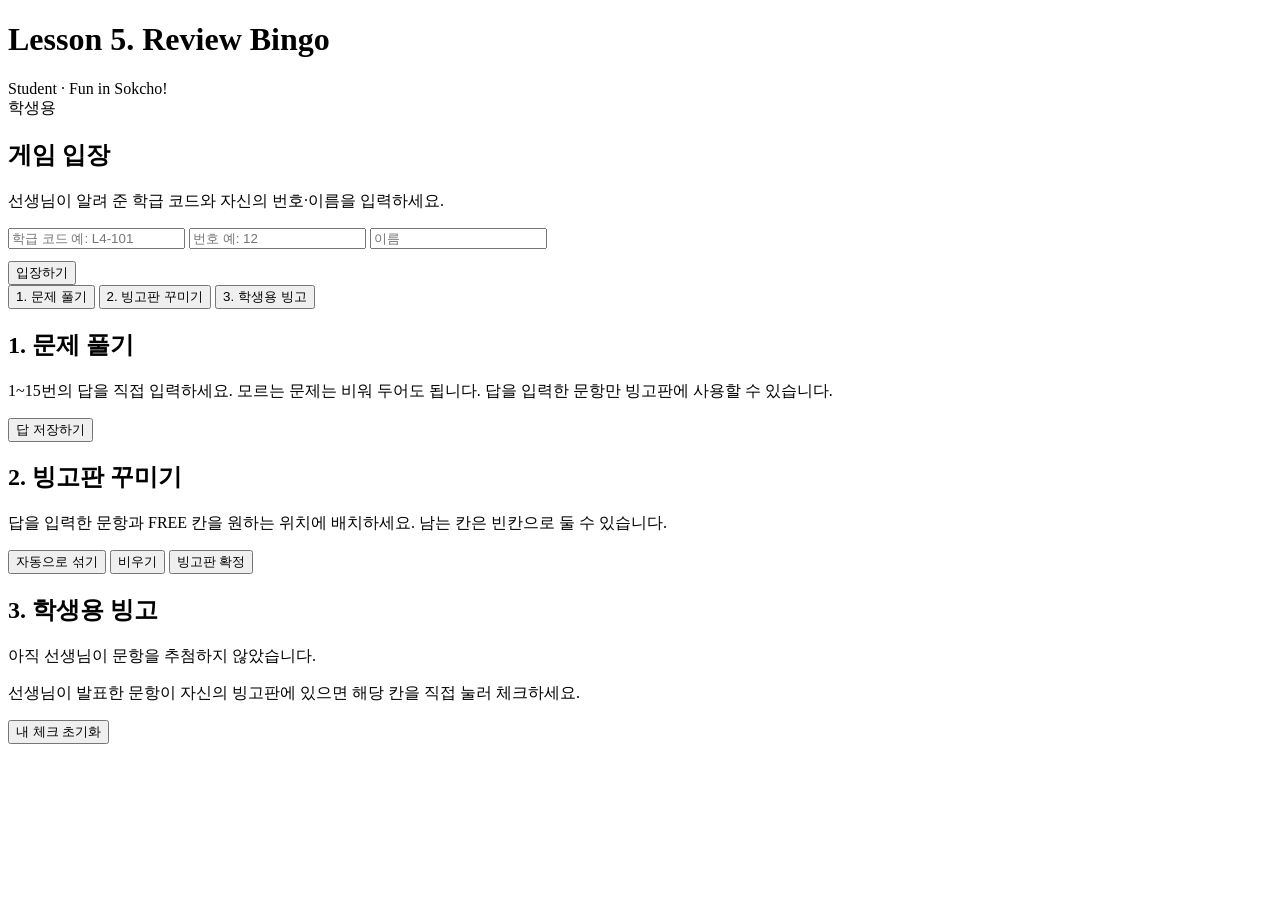
==== index.html @ b5d5d119 "Add files via upload" ====
<!doctype html>
<html lang="ko">
<head>
  <meta charset="utf-8">
  <meta name="viewport" content="width=device-width, initial-scale=1">
  <title>Lesson 5. Review Bingo - Student</title>
  <link rel="stylesheet" href="./css/style.css">
</head>
<body>
<div class="container">
  <header>
    <div><h1>Lesson 5. Review Bingo</h1><div class="sub">Student · Fun in Sokcho!</div></div>
    <div class="badge">학생용</div>
  </header>

  <section id="joinCard" class="card">
    <h2>게임 입장</h2>
    <p class="note">선생님이 알려 준 학급 코드와 자신의 번호·이름을 입력하세요.</p>
    <div class="login-grid">
      <input id="roomCode" placeholder="학급 코드 예: L4-101">
      <input id="studentNo" placeholder="번호 예: 12">
      <input id="studentName" placeholder="이름">
    </div>
    <div class="row" style="margin-top:12px"><button id="joinBtn" class="primary">입장하기</button></div>
  </section>

  <main id="app" class="hidden">
    <div id="identity" class="status"></div>
    <div class="tabs">
      <button class="tab active" data-tab="solve">1. 문제 풀기</button>
      <button class="tab" data-tab="build">2. 빙고판 꾸미기</button>
      <button class="tab" data-tab="play">3. 학생용 빙고</button>
    </div>

    <section id="solve" class="card">
      <h2>1. 문제 풀기</h2>
      <p class="note">1~15번의 답을 직접 입력하세요. 모르는 문제는 비워 두어도 됩니다. 답을 입력한 문항만 빙고판에 사용할 수 있습니다.</p>
      <div id="questionList" class="q-list"></div>
      <div class="row" style="margin-top:14px"><button id="saveAnswers" class="primary">답 저장하기</button></div>
    </section>

    <section id="build" class="card hidden">
      <h2>2. 빙고판 꾸미기</h2>
      <p class="note">답을 입력한 문항과 FREE 칸을 원하는 위치에 배치하세요. 남는 칸은 빈칸으로 둘 수 있습니다.</p>
      <div id="tokenPool" class="pool"></div>
      <div id="buildGrid" class="bingo-grid"></div>
      <div id="buildStatus" class="status"></div>
      <div class="row" style="justify-content:center;margin-top:12px">
        <button id="shuffleBtn" class="secondary">자동으로 섞기</button>
        <button id="clearBtn" class="ghost">비우기</button>
        <button id="saveBoardBtn" class="primary">빙고판 확정</button>
      </div>
    </section>

    <section id="play" class="card hidden">
      <h2>3. 학생용 빙고</h2>
      <div id="currentCall" class="current-call">아직 선생님이 문항을 추첨하지 않았습니다.</div>
      <p class="note">선생님이 발표한 문항이 자신의 빙고판에 있으면 해당 칸을 직접 눌러 체크하세요.</p>
      <div id="playGrid" class="bingo-grid"></div>
      <div id="bingoStatus" class="status"></div>
      <div class="row" style="justify-content:center;margin-top:12px"><button id="resetMarks" class="danger">내 체크 초기화</button></div>
    </section>
  </main>
</div>
<script type="module" src="./js/student.js"></script>
</body>
</html>
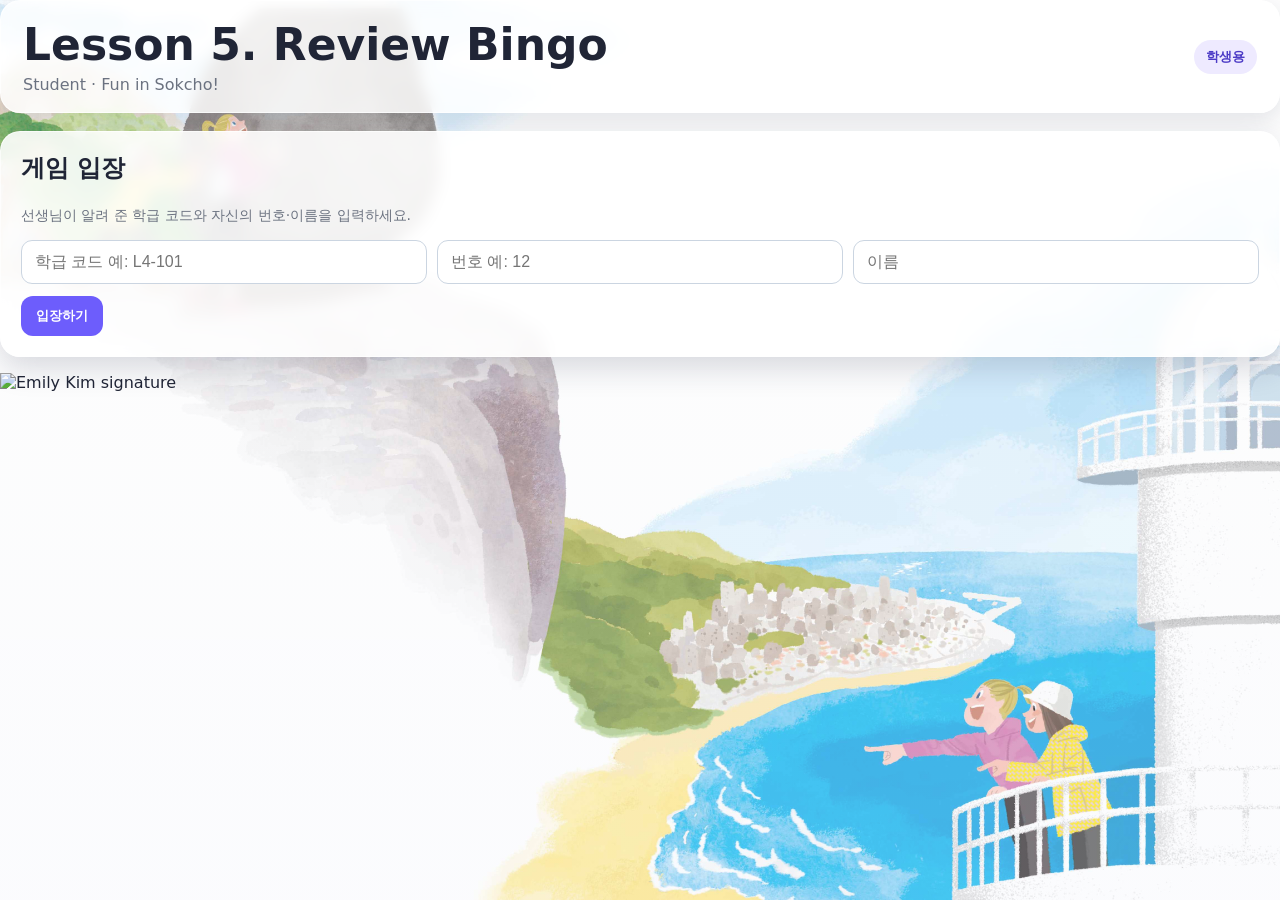
==== commit 4ec8fed3: "Add signature image to index.html" ====
--- a/index.html
+++ b/index.html
@@ -63,5 +63,6 @@
   </main>
 </div>
 <script type="module" src="./js/student.js"></script>
+<img src="./emily-sign.png" alt="Emily Kim signature" class="corner-seal">
 </body>
 </html>
--- a/css/style.css
+++ b/css/style.css
@@ -0,0 +1,126 @@
+
+:root{
+  --bg:#f6f7fb;--card:#fff;--text:#202536;--muted:#6b7280;--line:#dce1ec;
+  --primary:#6d5dfc;--primary-soft:#eeeaff;--green:#119b67;--yellow:#f6c74c;
+  --red:#e95252;--navy:#171a2b;
+}
+*{box-sizing:border-box}
+body{
+  margin:0;
+  min-height:100vh;
+
+  font-family:
+    system-ui,
+    -apple-system,
+    "Segoe UI",
+    "Noto Sans KR",
+    sans-serif;
+
+  color:var(--text);
+
+  background-image:
+    linear-gradient(
+      rgba(255,255,255,0.18),
+      rgba(245,247,255,0.28)
+    ),
+    url("../images/lesson5-bg.png");
+
+  background-size:cover;
+  background-position:center center;
+  background-repeat:no-repeat;
+  background-attachment:fixed;
+}
+header{
+  display:flex;
+  justify-content:space-between;
+  gap:12px;
+  align-items:center;
+
+  margin-bottom:18px;
+
+  padding:18px 22px;
+
+  background:rgba(255,255,255,0.82);
+
+  border:1px solid rgba(255,255,255,0.65);
+
+  border-radius:20px;
+
+  box-shadow:
+    0 8px 24px rgba(30,40,70,0.12);
+
+  backdrop-filter:blur(7px);
+  -webkit-backdrop-filter:blur(7px);
+}
+h1{margin:0;font-size:clamp(28px,4vw,44px)}
+h2{margin-top:0}
+.sub{color:var(--muted);margin-top:5px}
+.badge{padding:8px 12px;border-radius:999px;background:var(--primary-soft);color:#4c3bc6;font-weight:800;font-size:13px}
+.card{
+  background:rgba(255,255,255,0.88);
+
+  border:1px solid rgba(255,255,255,0.65);
+
+  border-radius:20px;
+
+  padding:20px;
+
+  box-shadow:
+    0 12px 30px rgba(30,40,70,0.16);
+
+  margin-bottom:16px;
+
+  backdrop-filter:blur(8px);
+  -webkit-backdrop-filter:blur(8px);
+}
+.hidden{display:none!important}
+.row{display:flex;gap:10px;align-items:center;flex-wrap:wrap}
+input{width:100%;padding:12px 13px;border:1px solid #cbd5e1;border-radius:11px;font-size:16px}
+.login-grid{display:grid;grid-template-columns:1fr 1fr 1fr;gap:10px}
+button{border:0;border-radius:12px;padding:11px 15px;font-weight:800;cursor:pointer}
+.primary{background:var(--primary);color:#fff}.secondary{background:#eef2ff;color:#4338ca}.success{background:var(--green);color:#fff}.danger{background:#fee2e2;color:#b91c1c}.ghost{background:#fff;border:1px solid var(--line)}
+.tabs{display:flex;gap:8px;flex-wrap:wrap;margin:15px 0}
+.tab{background:#fff;border:1px solid var(--line);color:#4b5563}.tab.active{background:var(--primary);color:white}
+.q-list{display:grid;gap:10px}
+.q-card{border:1px solid var(--line);border-radius:14px;padding:14px}
+.q-no{color:#5b21b6;font-weight:900}.q-text{line-height:1.5;margin:5px 0 10px}
+.note{font-size:14px;color:var(--muted);line-height:1.6}
+.pool{display:flex;gap:8px;flex-wrap:wrap;margin:14px 0}
+.token{background:white;border:1px solid var(--line);font-size:14px}
+.token.selected{background:var(--primary-soft);border-color:var(--primary);color:#4c3bc6}
+.token.used{opacity:.35;text-decoration:line-through}
+.bingo-grid{display:grid;grid-template-columns:repeat(4,1fr);gap:9px;max-width:720px;margin:18px auto}
+.cell{aspect-ratio:1/1;border:2px dashed #c9cfdf;border-radius:15px;display:flex;align-items:center;justify-content:center;text-align:center;padding:7px;font-weight:800;position:relative;user-select:none}
+.cell.filled{border-style:solid;background:#f8f7ff;border-color:#a5b4fc;cursor:pointer}.cell.free{background:#fff5ce;border-color:var(--yellow)}
+.cell.empty{opacity:.35}.cell.marked::after{content:"✓";position:absolute;inset:0;display:flex;align-items:center;justify-content:center;font-size:60px;color:rgba(17,155,103,.72)}
+.cell.line{outline:4px solid rgba(109,93,252,.22)}
+.small{font-size:12px;color:var(--muted);display:block;margin-bottom:4px}
+.status{
+  padding:12px;
+
+  border-radius:12px;
+
+  background:rgba(238,242,255,0.90);
+
+  color:#3730a3;
+
+  font-weight:800;
+
+  text-align:center;
+
+  margin-top:12px;
+
+  border:1px solid rgba(255,255,255,0.65);
+
+  backdrop-filter:blur(5px);
+  -webkit-backdrop-filter:blur(5px);
+}
+.draw{background:var(--navy);color:#fff;border-radius:20px;padding:24px;text-align:center}
+.draw-no{color:#c7d2fe;font-size:20px}.draw-q{font-size:clamp(20px,3vw,32px);font-weight:900;line-height:1.4;margin:12px}.draw-a{font-size:clamp(28px,4vw,48px);font-weight:1000;color:#fef08a}
+.teacher-grid{display:grid;grid-template-columns:1.1fr .9fr;gap:16px}
+table{width:100%;border-collapse:collapse}th,td{padding:10px;border-bottom:1px solid #e5e7eb;text-align:left;font-size:14px}th{background:#f8fafc}
+.student-card{border:1px solid var(--line);border-radius:14px;padding:12px;margin:8px 0}
+.modal{position:fixed;inset:0;background:rgba(0,0,0,.46);display:flex;align-items:center;justify-content:center;padding:20px;z-index:10}
+.modal-box{background:#fff;width:min(820px,100%);max-height:90vh;overflow:auto;border-radius:20px;padding:20px}
+.current-call{border:2px solid #c4b5fd;background:#f5f3ff;border-radius:16px;padding:15px;text-align:center;margin-bottom:14px}
+@media(max-width:760px){.container{padding:12px}.login-grid,.teacher-grid{grid-template-columns:1fr}.cell{font-size:12px;border-radius:10px}.bingo-grid{gap:6px}}
